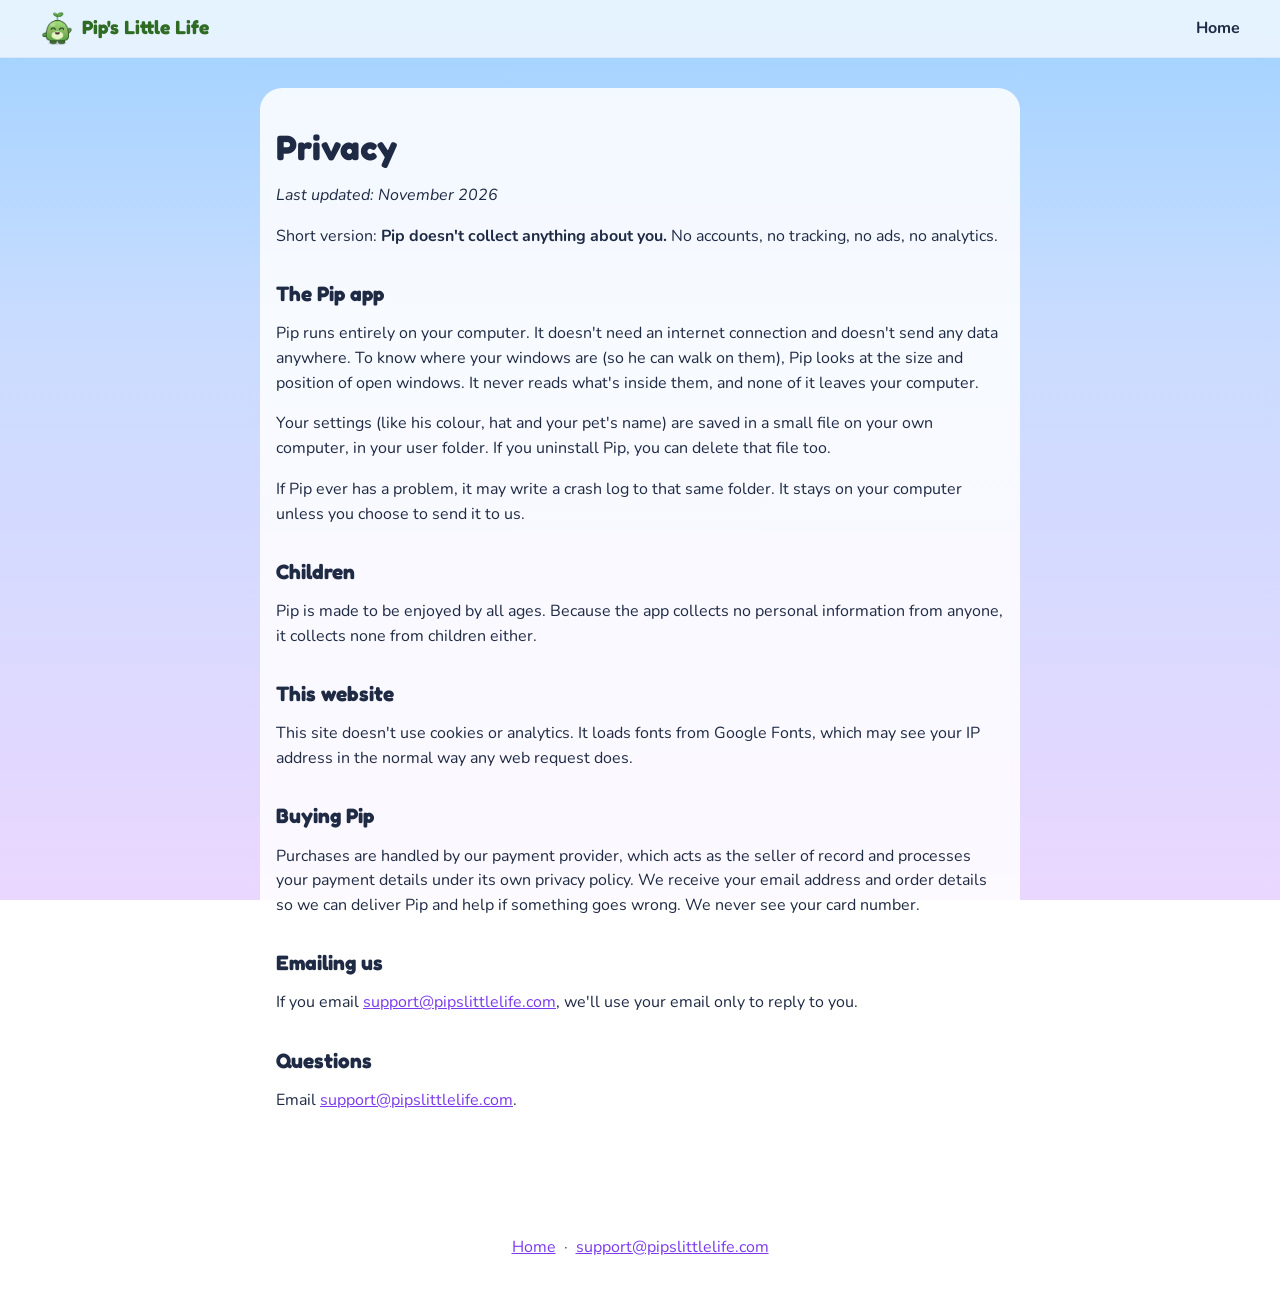
==== privacy.html @ 21c84862 "Pip's Little Life website Co-Authored-By: Claude Opus 5.5 <noreply@anthropic.com>" ====
<!doctype html>
<html lang="en">
<head>
<meta charset="utf-8">
<meta name="viewport" content="width=device-width, initial-scale=1">
<title>Privacy · Pip's Little Life</title>
<link rel="icon" type="image/png" href="assets/pip-wave.png">
<link rel="preconnect" href="https://fonts.googleapis.com">
<link rel="preconnect" href="https://fonts.gstatic.com" crossorigin>
<link href="https://fonts.googleapis.com/css2?family=Fredoka:wght@500;600;700&family=Nunito:wght@400;600;700&display=swap" rel="stylesheet">
<link rel="stylesheet" href="style.css">
</head>
<body>
<header class="nav">
  <a class="brand" href="index.html"><img src="assets/pip-wave.png" alt="" width="34" height="37">Pip's Little Life</a>
  <nav><a href="index.html">Home</a></nav>
</header>
<div class="doc-wrap">
<article class="doc">
  <h1>Privacy</h1>
  <p><i>Last updated: November 2026</i></p>
  <p>Short version: <b>Pip doesn't collect anything about you.</b> No accounts, no tracking, no ads, no analytics.</p>

  <h2>The Pip app</h2>
  <p>Pip runs entirely on your computer. It doesn't need an internet connection and doesn't send any data anywhere.
    To know where your windows are (so he can walk on them), Pip looks at the size and position of open windows. It never
    reads what's inside them, and none of it leaves your computer.</p>
  <p>Your settings (like his colour, hat and your pet's name) are saved in a small file on your own computer, in your
    user folder. If you uninstall Pip, you can delete that file too.</p>
  <p>If Pip ever has a problem, it may write a crash log to that same folder. It stays on your computer unless you choose
    to send it to us.</p>

  <h2>Children</h2>
  <p>Pip is made to be enjoyed by all ages. Because the app collects no personal information from anyone, it collects
    none from children either.</p>

  <h2>This website</h2>
  <p>This site doesn't use cookies or analytics. It loads fonts from Google Fonts, which may see your IP address in the
    normal way any web request does.</p>

  <h2>Buying Pip</h2>
  <p>Purchases are handled by our payment provider, which acts as the seller of record and processes your payment
    details under its own privacy policy. We receive your email address and order details so we can deliver Pip and help
    if something goes wrong. We never see your card number.</p>

  <h2>Emailing us</h2>
  <p>If you email <a href="mailto:support@pipslittlelife.com">support@pipslittlelife.com</a>, we'll use your email only to
    reply to you.</p>

  <h2>Questions</h2>
  <p>Email <a href="mailto:support@pipslittlelife.com">support@pipslittlelife.com</a>.</p>
</article>
</div>
<footer class="foot">
  <p><a href="index.html">Home</a> · <a href="mailto:support@pipslittlelife.com">support@pipslittlelife.com</a></p>
</footer>
</body>
</html>
---- style.css ----
:root {
  --sky-1: #9fd2ff;
  --sky-2: #ead7ff;
  --ink: #1f2a44;
  --ink-soft: #4a5672;
  --leaf: #4f9a3a;
  --leaf-dark: #2f6b22;
  --purple: #7c3aed;
  --card: #ffffff;
  --radius: 22px;
  --shadow: 0 10px 30px rgba(31, 42, 68, 0.10);
}

* { box-sizing: border-box; }
html { scroll-behavior: smooth; }
body {
  margin: 0;
  font-family: "Nunito", system-ui, sans-serif;
  color: var(--ink);
  background: linear-gradient(180deg, var(--sky-1) 0%, #c8dcff 35%, var(--sky-2) 100%);
  background-attachment: fixed;
  line-height: 1.55;
}
img { max-width: 100%; height: auto; display: block; }
h1, h2, h3 { font-family: "Fredoka", "Nunito", sans-serif; line-height: 1.12; margin: 0 0 0.4em; }
a { color: var(--purple); }

/* nav */
.nav {
  position: sticky; top: 0; z-index: 10;
  display: flex; align-items: center; justify-content: space-between; gap: 12px;
  padding: 10px clamp(16px, 4vw, 40px);
  background: rgba(255, 255, 255, 0.72);
  backdrop-filter: blur(10px);
  border-bottom: 1px solid rgba(31, 42, 68, 0.06);
}
.brand { display: flex; align-items: center; gap: 8px; font-family: "Fredoka"; font-weight: 700; font-size: 1.2rem;
  color: var(--leaf-dark); text-decoration: none; }
.nav nav { display: flex; align-items: center; gap: 18px; }
.nav nav a:not(.btn) { color: var(--ink); text-decoration: none; font-weight: 700; }
@media (max-width: 560px) { .nav nav a:not(.btn) { display: none; } }

/* buttons */
.btn {
  display: inline-block; padding: 14px 26px; border-radius: 999px; font-weight: 700; text-decoration: none;
  background: var(--leaf); color: #fff; box-shadow: 0 6px 0 var(--leaf-dark);
  transition: transform .12s, box-shadow .12s;
}
.btn:hover { transform: translateY(-2px); box-shadow: 0 8px 0 var(--leaf-dark); }
.btn:active { transform: translateY(3px); box-shadow: 0 3px 0 var(--leaf-dark); }
.btn-small { padding: 8px 16px; box-shadow: 0 4px 0 var(--leaf-dark); }
.btn-big { padding: 18px 38px; font-size: 1.2rem; }
.btn-ghost { background: #fff; color: var(--ink); box-shadow: 0 6px 0 #c7cfe0; }
.btn-ghost:hover { box-shadow: 0 8px 0 #c7cfe0; }

/* hero */
.hero {
  max-width: 1120px; margin: 0 auto; padding: clamp(36px, 7vw, 80px) 16px 28px;
  display: grid; grid-template-columns: 1.4fr 1fr; align-items: center; gap: 24px;
}
.kicker { font-weight: 700; color: var(--leaf-dark); letter-spacing: .04em; text-transform: uppercase; font-size: .85rem; margin: 0 0 8px; }
.hero h1 { font-size: clamp(2.3rem, 6vw, 4rem); }
.hero h1 span { color: var(--leaf-dark); }
.lede { font-size: 1.15rem; color: var(--ink-soft); max-width: 36em; }
.cta { display: flex; flex-wrap: wrap; gap: 14px; margin-top: 22px; }
.hero-art { display: flex; justify-content: center; }
.hero-art img { width: min(300px, 70vw); animation: bob 3.2s ease-in-out infinite; filter: drop-shadow(0 18px 18px rgba(31,42,68,.18)); }
@keyframes bob { 0%, 100% { transform: translateY(0) rotate(-2deg); } 50% { transform: translateY(-12px) rotate(2deg); } }
@media (max-width: 760px) {
  .hero { grid-template-columns: 1fr; text-align: center; }
  .hero-art { order: -1; }
  .hero-art img { width: 170px; }
  .cta { justify-content: center; }
  .lede { margin-inline: auto; }
}
@media (prefers-reduced-motion: reduce) { .hero-art img { animation: none; } html { scroll-behavior: auto; } }

/* video */
.video-wrap { max-width: 1040px; margin: 10px auto 0; padding: 0 16px; }
.video-wrap video { width: 100%; border-radius: var(--radius); box-shadow: var(--shadow); display: block; background: #cfe6ff; }

/* sections */
.section { max-width: 1120px; margin: 0 auto; padding: clamp(48px, 8vw, 90px) 16px 0; text-align: center; }
.section h2 { font-size: clamp(1.8rem, 4vw, 2.6rem); }
.sub { color: var(--ink-soft); font-size: 1.1rem; margin: 0 auto 28px; max-width: 40em; }

/* feature cards */
.grid { display: grid; grid-template-columns: repeat(3, 1fr); gap: 18px; text-align: left; }
@media (max-width: 900px) { .grid { grid-template-columns: repeat(2, 1fr); } }
@media (max-width: 560px) { .grid { grid-template-columns: 1fr; } }
.card { background: var(--card); border-radius: var(--radius); box-shadow: var(--shadow); padding: 18px 18px 20px; display: flex; flex-direction: column; }
.card img { height: 150px; width: 100%; object-fit: contain; margin-bottom: 14px; border-radius: 14px; padding: 10px; }
.card h3 { font-size: 1.25rem; }
.card p { margin: 0; color: var(--ink-soft); }
.c-blue img { background: #e3f1ff; } .c-yellow img { background: #fff4d6; } .c-teal img { background: #dcf6f2; }
.c-pink img { background: #ffe6f1; } .c-green img { background: #e7f7dc; } .c-sky img { background: #e8f0ff; }
.c-night img { background: linear-gradient(180deg, #2b3a75, #6c5aa8); } .c-orange img { background: #ffeedd; }
.c-lav img { background: #efe7ff; }

/* how */
.steps { display: grid; grid-template-columns: repeat(3, 1fr); gap: 18px; text-align: left; }
.step { background: rgba(255,255,255,.75); border-radius: var(--radius); padding: 22px; }
.step .num { display: inline-grid; place-items: center; width: 36px; height: 36px; border-radius: 50%; background: var(--leaf); color: #fff; font-family: "Fredoka"; font-weight: 700; margin-bottom: 10px; }
.step p { margin: 0; color: var(--ink-soft); }
@media (max-width: 760px) { .steps { grid-template-columns: 1fr; } }

/* get */
.get { padding-bottom: 10px; }
.get > img { margin: 0 auto 6px; }
.get .btn { margin-top: 6px; }
.fine { color: var(--ink-soft); font-size: .92rem; margin-top: 18px; }

/* faq */
.faq { max-width: 760px; text-align: left; }
.faq h2 { text-align: center; }
details { background: rgba(255,255,255,.8); border-radius: 16px; padding: 4px 18px; margin: 10px 0; }
summary { cursor: pointer; font-weight: 700; padding: 12px 0; list-style: none; }
summary::-webkit-details-marker { display: none; }
summary::after { content: "+"; float: right; font-weight: 700; color: var(--leaf-dark); }
details[open] summary::after { content: "–"; }
details p { margin: 0 0 14px; color: var(--ink-soft); }

/* footer */
.foot { text-align: center; padding: 60px 16px 40px; color: var(--ink-soft); }
.foot p { margin: 6px 0; display: flex; justify-content: center; align-items: center; gap: 8px; flex-wrap: wrap; }
.copy { font-size: .85rem; }

/* the privacy page */
.doc { max-width: 760px; margin: 0 auto; padding: 40px 16px; background: rgba(255,255,255,.85); border-radius: var(--radius); }
.doc-wrap { padding: 30px 16px 0; }
.doc h1 { font-size: 2.2rem; }
.doc h2 { font-size: 1.3rem; margin-top: 1.6em; }
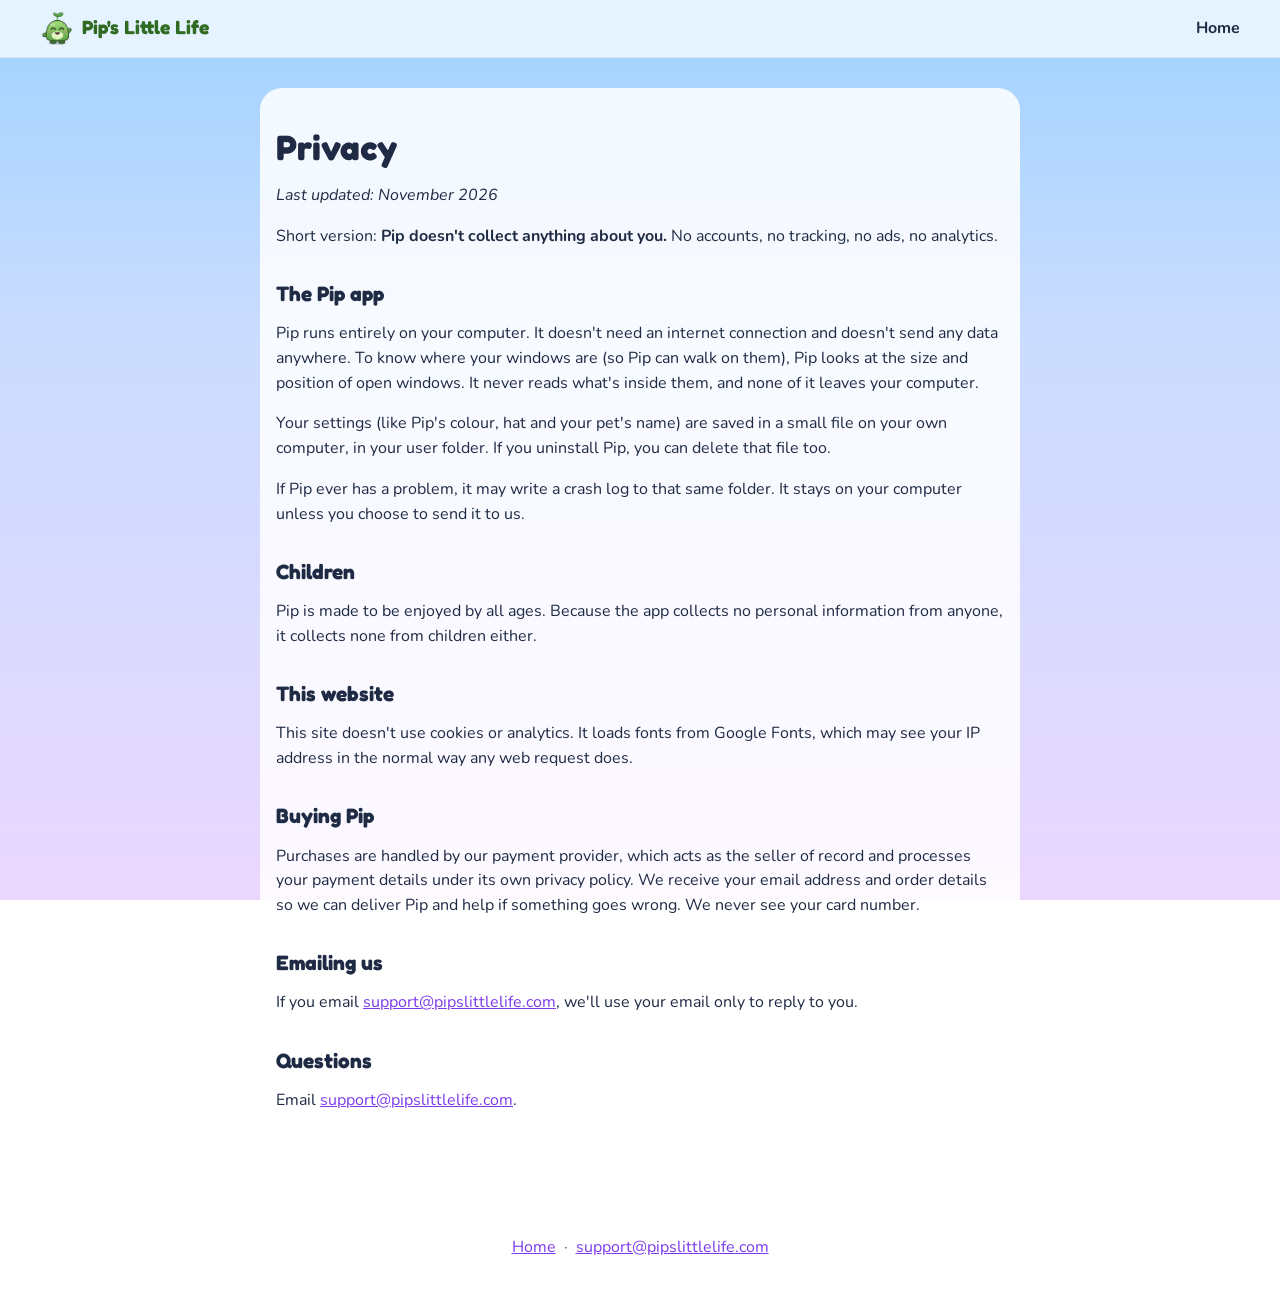
==== commit 05155dcc: "Hands-off copy, Pip by name, one clip at a time on phones Co-Authored-By: Claude Opus 5.5 <noreply@a" ====
--- a/privacy.html
+++ b/privacy.html
@@ -23,9 +23,9 @@
 
   <h2>The Pip app</h2>
   <p>Pip runs entirely on your computer. It doesn't need an internet connection and doesn't send any data anywhere.
-    To know where your windows are (so he can walk on them), Pip looks at the size and position of open windows. It never
+    To know where your windows are (so Pip can walk on them), Pip looks at the size and position of open windows. It never
     reads what's inside them, and none of it leaves your computer.</p>
-  <p>Your settings (like his colour, hat and your pet's name) are saved in a small file on your own computer, in your
+  <p>Your settings (like Pip's colour, hat and your pet's name) are saved in a small file on your own computer, in your
     user folder. If you uninstall Pip, you can delete that file too.</p>
   <p>If Pip ever has a problem, it may write a crash log to that same folder. It stays on your computer unless you choose
     to send it to us.</p>
--- a/style.css
+++ b/style.css
@@ -130,3 +130,24 @@
 .doc-wrap { padding: 30px 16px 0; }
 .doc h1 { font-size: 2.2rem; }
 .doc h2 { font-size: 1.3rem; margin-top: 1.6em; }
+
+.soon-note { color: var(--ink-soft); font-size: .92rem; margin: 14px 0 0; max-width: 34em; }
+.get .soon-note { margin-inline: auto; }
+@media (max-width: 760px) { .hero .soon-note { margin-inline: auto; } }
+
+/* short clips */
+.clips { display: grid; grid-template-columns: repeat(5, 1fr); gap: 16px; }
+.clip { margin: 0; }
+.clip video { width: 100%; aspect-ratio: 9 / 16; border-radius: 18px; box-shadow: var(--shadow); background: #cfe6ff; cursor: pointer; display: block; }
+.clip figcaption { font-weight: 700; font-size: .95rem; margin-top: 10px; color: var(--ink); }
+@media (max-width: 900px) {
+  .clips { grid-template-columns: none; grid-auto-flow: column; grid-auto-columns: 46%; overflow-x: auto;
+           scroll-snap-type: x mandatory; padding-bottom: 8px; margin-inline: -16px; padding-inline: 16px; }
+  .clip { scroll-snap-align: start; }
+}
+@media (max-width: 560px) { .clips { grid-auto-columns: 64%; } }
+
+/* hands-off note in the hero */
+.hands-off { margin: 0; font-size: 1.05rem; color: var(--ink-soft); max-width: 36em; }
+.hands-off b { color: var(--leaf); }
+@media (max-width: 760px) { .hands-off { margin-inline: auto; } }
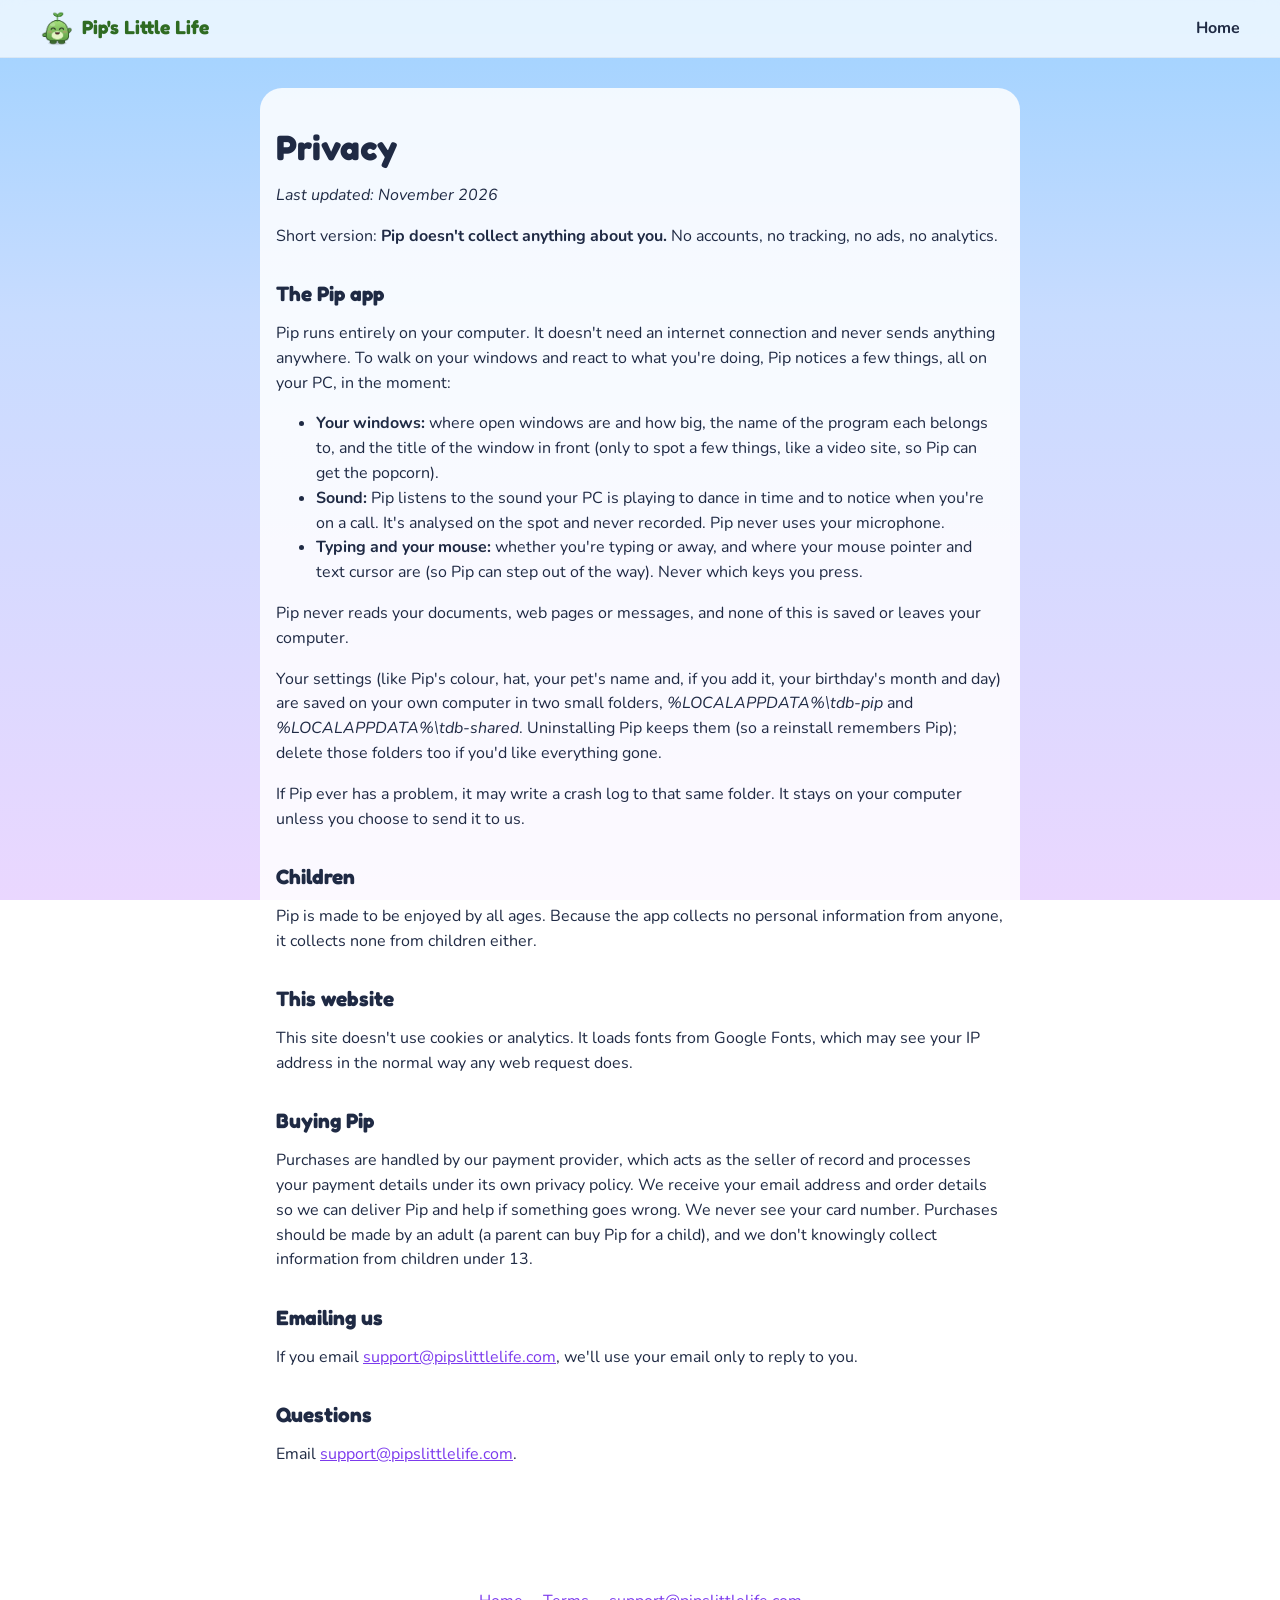
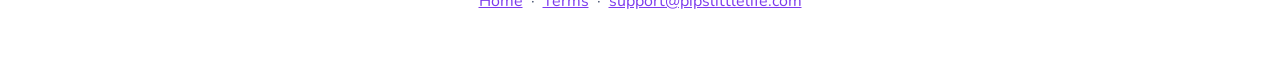
==== commit ef4aeffc: "New Little moments clips, phone "send to my PC" note, terms and updates pages Still in coming-soon m" ====
--- a/privacy.html
+++ b/privacy.html
@@ -22,11 +22,21 @@
   <p>Short version: <b>Pip doesn't collect anything about you.</b> No accounts, no tracking, no ads, no analytics.</p>
 
   <h2>The Pip app</h2>
-  <p>Pip runs entirely on your computer. It doesn't need an internet connection and doesn't send any data anywhere.
-    To know where your windows are (so Pip can walk on them), Pip looks at the size and position of open windows. It never
-    reads what's inside them, and none of it leaves your computer.</p>
-  <p>Your settings (like Pip's colour, hat and your pet's name) are saved in a small file on your own computer, in your
-    user folder. If you uninstall Pip, you can delete that file too.</p>
+  <p>Pip runs entirely on your computer. It doesn't need an internet connection and never sends anything anywhere.
+    To walk on your windows and react to what you're doing, Pip notices a few things, all on your PC, in the moment:</p>
+  <ul>
+    <li><b>Your windows:</b> where open windows are and how big, the name of the program each belongs to, and the
+      title of the window in front (only to spot a few things, like a video site, so Pip can get the popcorn).</li>
+    <li><b>Sound:</b> Pip listens to the sound your PC is playing to dance in time and to notice when you're on a call.
+      It's analysed on the spot and never recorded. Pip never uses your microphone.</li>
+    <li><b>Typing and your mouse:</b> whether you're typing or away, and where your mouse pointer and text cursor are
+      (so Pip can step out of the way). Never which keys you press.</li>
+  </ul>
+  <p>Pip never reads your documents, web pages or messages, and none of this is saved or leaves your computer.</p>
+  <p>Your settings (like Pip's colour, hat, your pet's name and, if you add it, your birthday's month and day) are saved
+    on your own computer in two small folders, <i>%LOCALAPPDATA%\tdb-pip</i> and <i>%LOCALAPPDATA%\tdb-shared</i>.
+    Uninstalling Pip keeps them (so a reinstall remembers Pip); delete those folders too if you'd like everything
+    gone.</p>
   <p>If Pip ever has a problem, it may write a crash log to that same folder. It stays on your computer unless you choose
     to send it to us.</p>
 
@@ -41,7 +51,8 @@
   <h2>Buying Pip</h2>
   <p>Purchases are handled by our payment provider, which acts as the seller of record and processes your payment
     details under its own privacy policy. We receive your email address and order details so we can deliver Pip and help
-    if something goes wrong. We never see your card number.</p>
+    if something goes wrong. We never see your card number. Purchases should be made by an adult (a parent can buy Pip
+    for a child), and we don't knowingly collect information from children under 13.</p>
 
   <h2>Emailing us</h2>
   <p>If you email <a href="mailto:support@pipslittlelife.com">support@pipslittlelife.com</a>, we'll use your email only to
@@ -52,7 +63,7 @@
 </article>
 </div>
 <footer class="foot">
-  <p><a href="index.html">Home</a> · <a href="mailto:support@pipslittlelife.com">support@pipslittlelife.com</a></p>
+  <p><a href="index.html">Home</a> · <a href="terms.html">Terms</a> · <a href="mailto:support@pipslittlelife.com">support@pipslittlelife.com</a></p>
 </footer>
 </body>
 </html>
--- a/style.css
+++ b/style.css
@@ -151,3 +151,16 @@
 .hands-off { margin: 0; font-size: 1.05rem; color: var(--ink-soft); max-width: 36em; }
 .hands-off b { color: var(--leaf); }
 @media (max-width: 760px) { .hands-off { margin-inline: auto; } }
+
+/* launch offer + phone note */
+.promo { display: inline-block; background: #fff6d9; color: var(--ink); border-radius: 999px; padding: 8px 16px;
+  font-size: .95rem; margin: 16px 0 0; }
+.promo .code { font-family: "Fredoka", sans-serif; letter-spacing: .06em; background: #fff; border: 2px dashed #f2c230;
+  border-radius: 8px; padding: 0 6px; }
+.phone-note { background: rgba(255,255,255,.8); border-radius: 16px; padding: 14px 16px; margin: 16px 0 0;
+  max-width: 34em; text-align: left; }
+.phone-note p { margin: 0 0 10px; color: var(--ink-soft); font-size: .95rem; }
+.phone-note .btn { padding: 10px 18px; box-shadow: 0 4px 0 #c7cfe0; border: 0; font: inherit; font-weight: 700; cursor: pointer; }
+.get .phone-note { margin-inline: auto; }
+.get .promo { display: table; margin: 16px auto 0; }
+@media (max-width: 760px) { .hero .phone-note { margin-inline: auto; } }
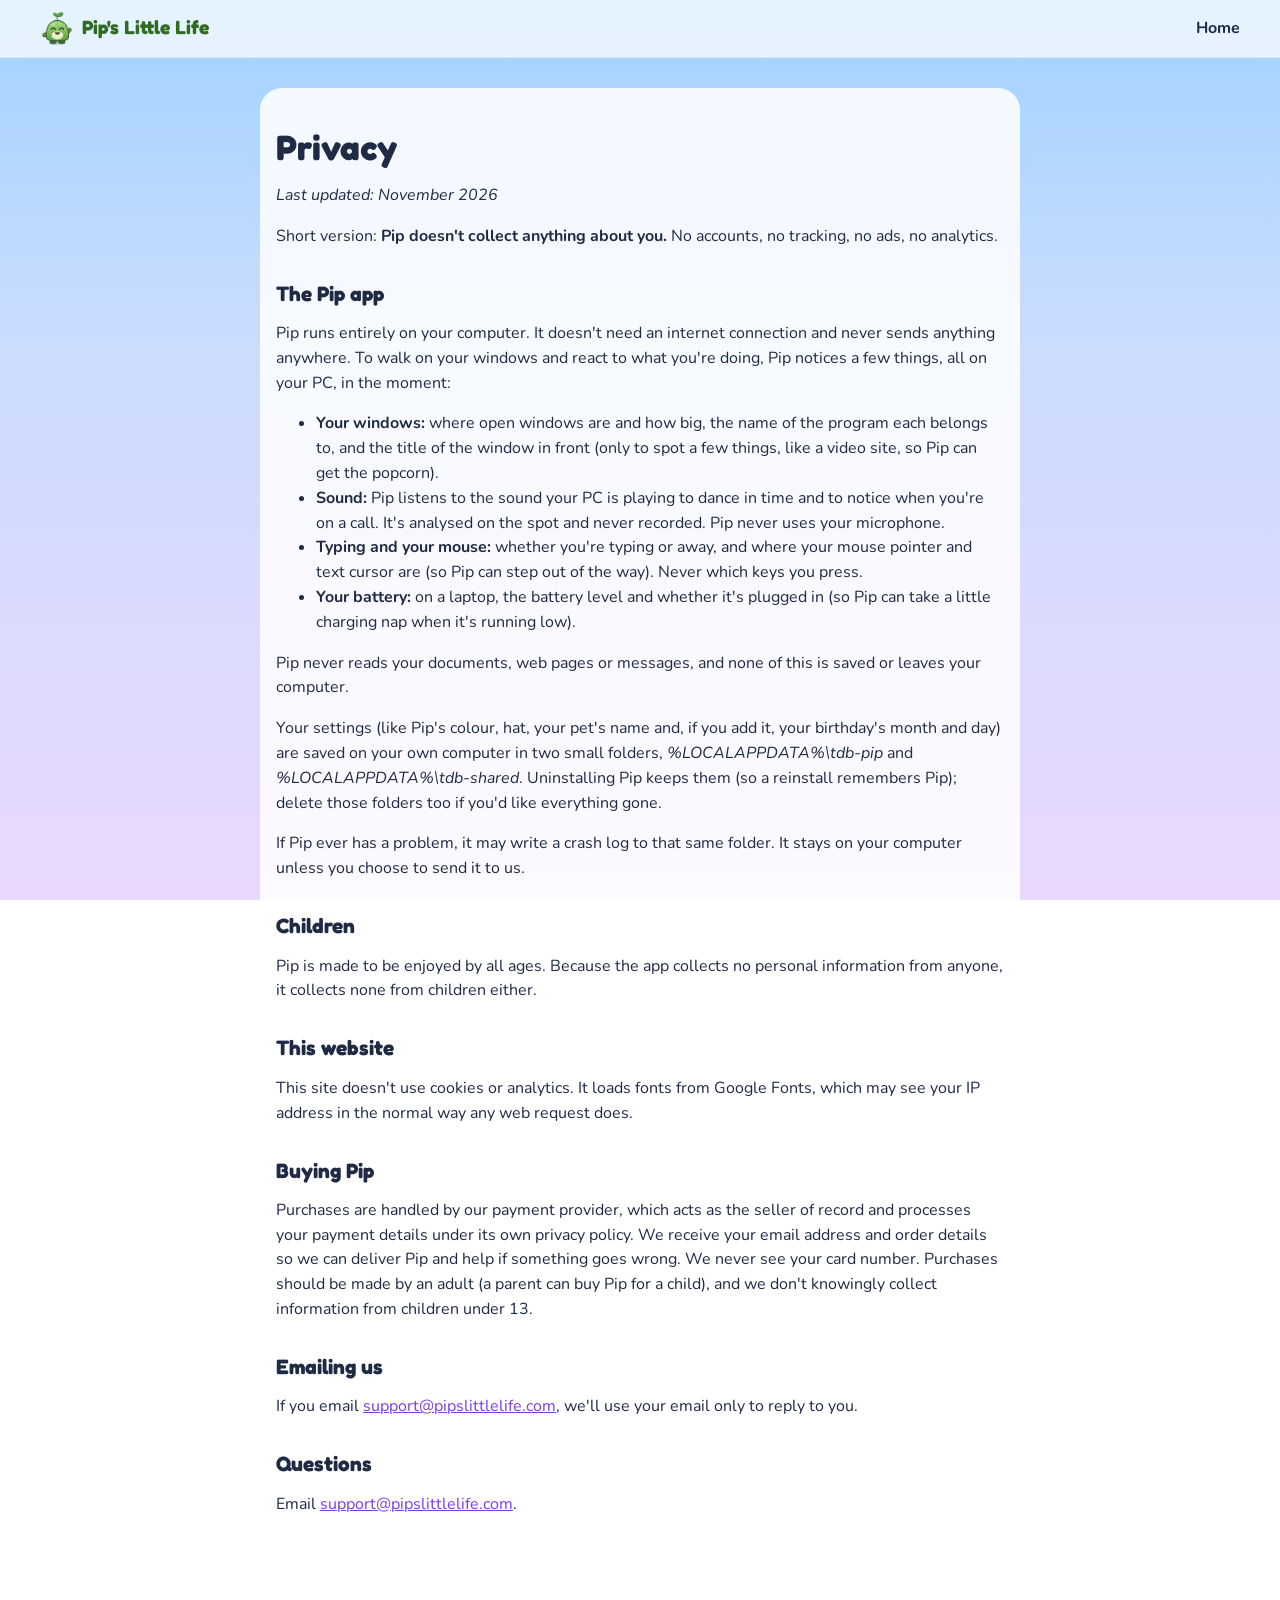
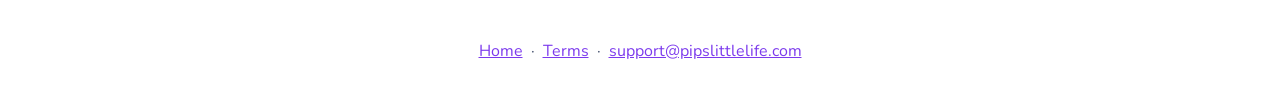
==== commit 380b0489: "Privacy: mention the laptop battery level (for Pip's low-battery nap) Co-Authored-By: Claude Opus 5." ====
--- a/privacy.html
+++ b/privacy.html
@@ -31,6 +31,8 @@
       It's analysed on the spot and never recorded. Pip never uses your microphone.</li>
     <li><b>Typing and your mouse:</b> whether you're typing or away, and where your mouse pointer and text cursor are
       (so Pip can step out of the way). Never which keys you press.</li>
+    <li><b>Your battery:</b> on a laptop, the battery level and whether it's plugged in (so Pip can take a little
+      charging nap when it's running low).</li>
   </ul>
   <p>Pip never reads your documents, web pages or messages, and none of this is saved or leaves your computer.</p>
   <p>Your settings (like Pip's colour, hat, your pet's name and, if you add it, your birthday's month and day) are saved
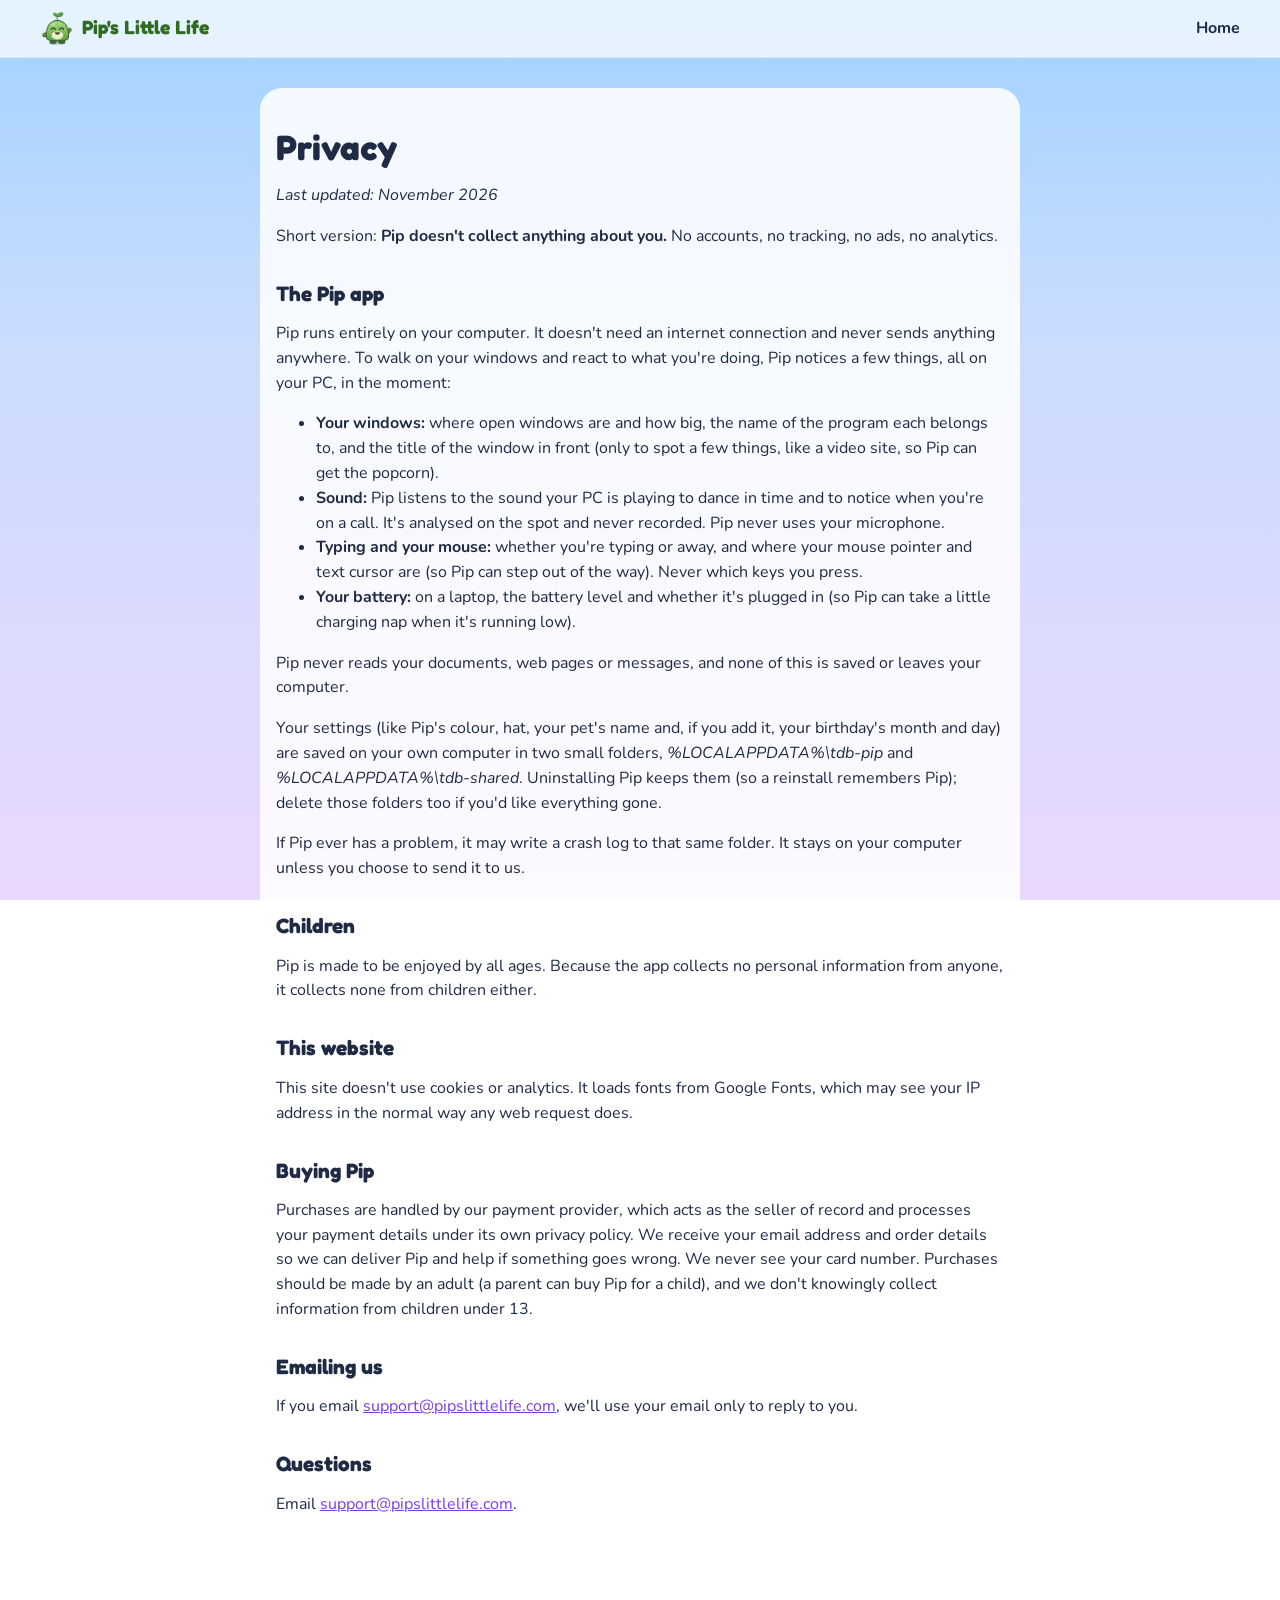
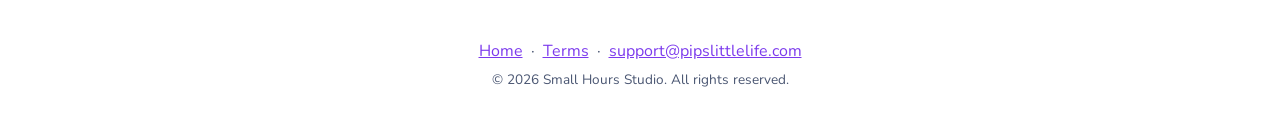
==== commit ab3d42e1: "Footer: copyright line on every page (Small Hours Studio) Co-Authored-By: Claude Opus 5.5 <noreply@a" ====
--- a/privacy.html
+++ b/privacy.html
@@ -66,6 +66,7 @@
 </div>
 <footer class="foot">
   <p><a href="index.html">Home</a> · <a href="terms.html">Terms</a> · <a href="mailto:support@pipslittlelife.com">support@pipslittlelife.com</a></p>
+  <p class="copy">© 2026 Small Hours Studio. All rights reserved.</p>
 </footer>
 </body>
 </html>
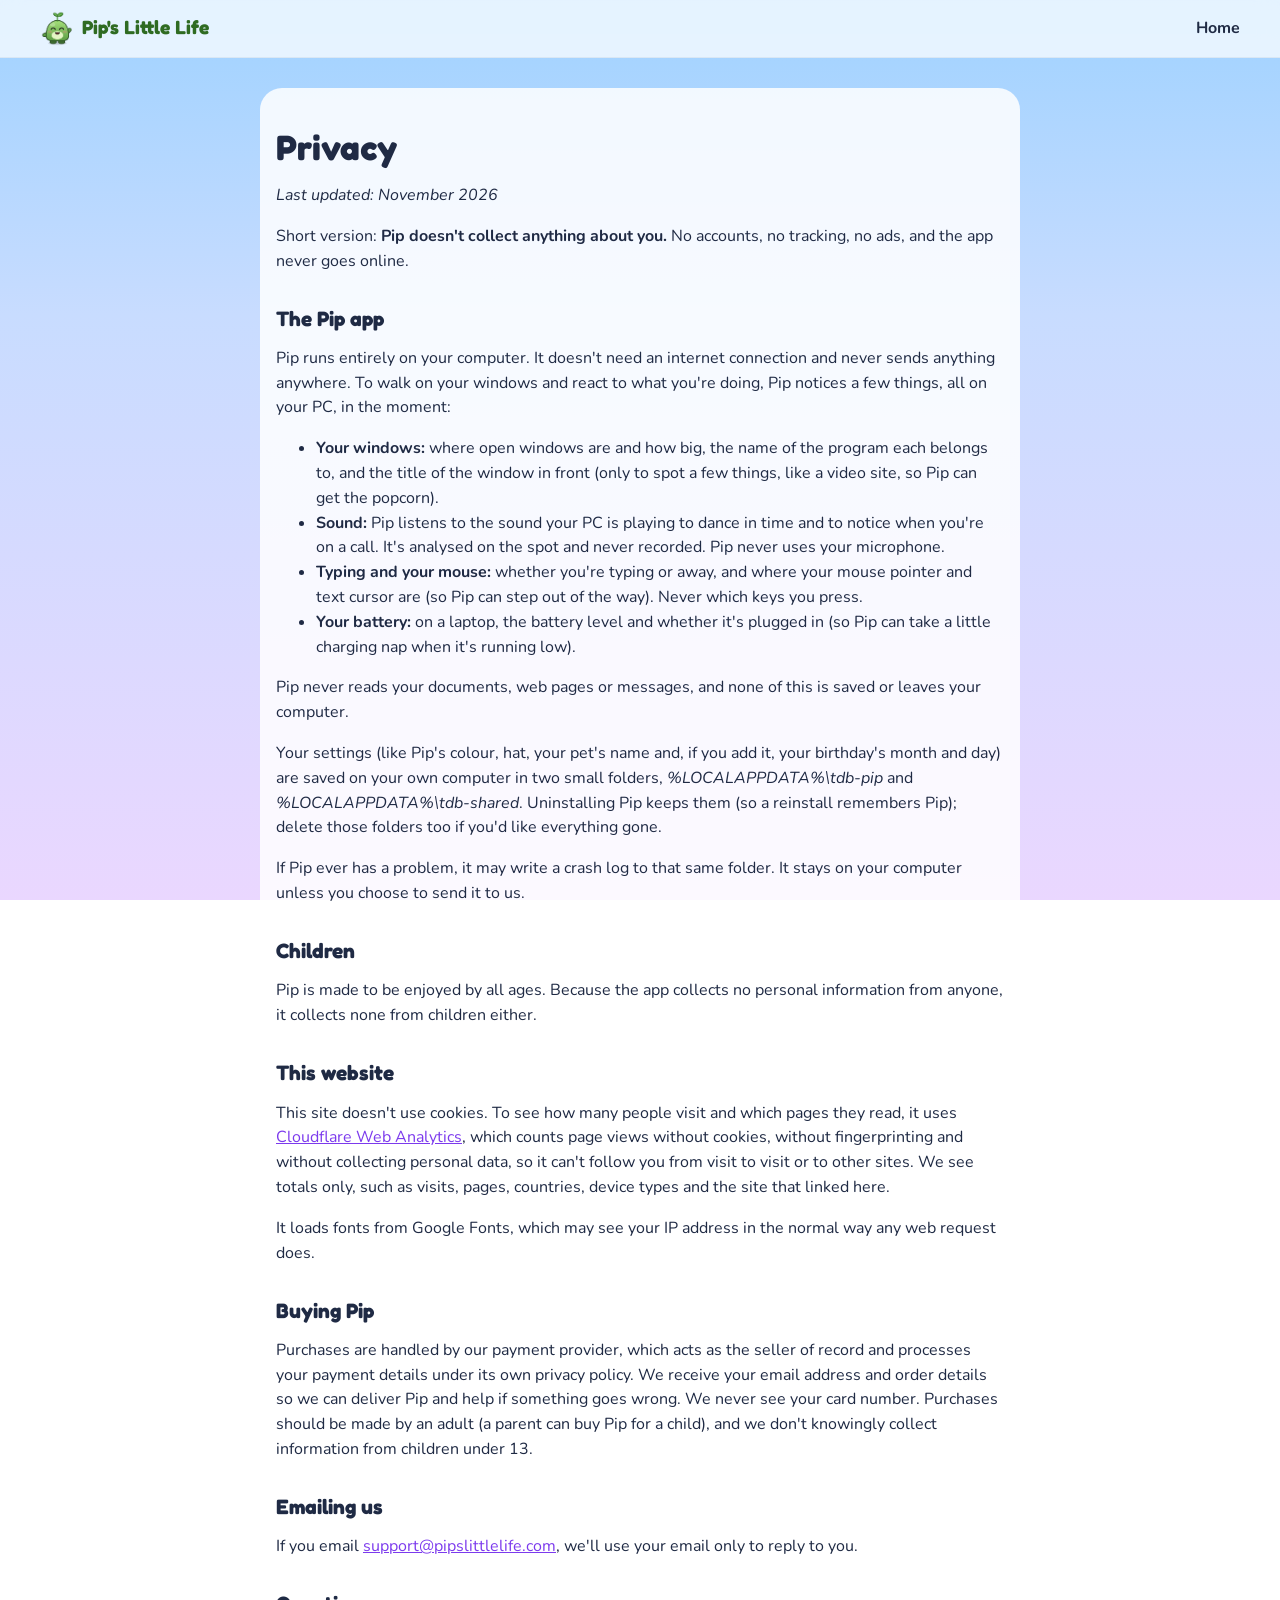
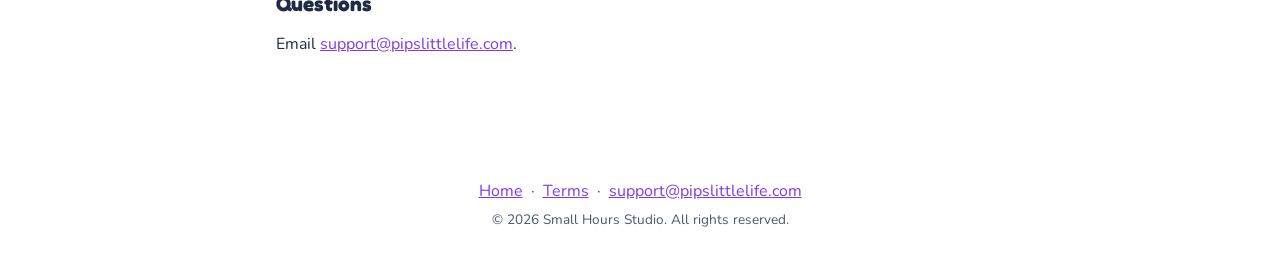
==== commit febf23a8: "Add cookieless Cloudflare Web Analytics; update privacy page and FAQ wording Co-Authored-By: Claude " ====
--- a/privacy.html
+++ b/privacy.html
@@ -19,7 +19,7 @@
 <article class="doc">
   <h1>Privacy</h1>
   <p><i>Last updated: November 2026</i></p>
-  <p>Short version: <b>Pip doesn't collect anything about you.</b> No accounts, no tracking, no ads, no analytics.</p>
+  <p>Short version: <b>Pip doesn't collect anything about you.</b> No accounts, no tracking, no ads, and the app never goes online.</p>
 
   <h2>The Pip app</h2>
   <p>Pip runs entirely on your computer. It doesn't need an internet connection and never sends anything anywhere.
@@ -47,8 +47,11 @@
     none from children either.</p>
 
   <h2>This website</h2>
-  <p>This site doesn't use cookies or analytics. It loads fonts from Google Fonts, which may see your IP address in the
-    normal way any web request does.</p>
+  <p>This site doesn't use cookies. To see how many people visit and which pages they read, it uses
+    <a href="https://www.cloudflare.com/web-analytics/">Cloudflare Web Analytics</a>, which counts page views without
+    cookies, without fingerprinting and without collecting personal data, so it can't follow you from visit to visit or
+    to other sites. We see totals only, such as visits, pages, countries, device types and the site that linked here.</p>
+  <p>It loads fonts from Google Fonts, which may see your IP address in the normal way any web request does.</p>
 
   <h2>Buying Pip</h2>
   <p>Purchases are handled by our payment provider, which acts as the seller of record and processes your payment
@@ -68,5 +71,6 @@
   <p><a href="index.html">Home</a> · <a href="terms.html">Terms</a> · <a href="mailto:support@pipslittlelife.com">support@pipslittlelife.com</a></p>
   <p class="copy">© 2026 Small Hours Studio. All rights reserved.</p>
 </footer>
+<!-- Cloudflare Web Analytics: cookieless visit counts, no personal data --><script type='module' src='https://static.cloudflareinsights.com/beacon.min.js' data-cf-beacon='{"token": "a8dadd1faa96447ba502ac5944d99119"}'></script>
 </body>
 </html>
